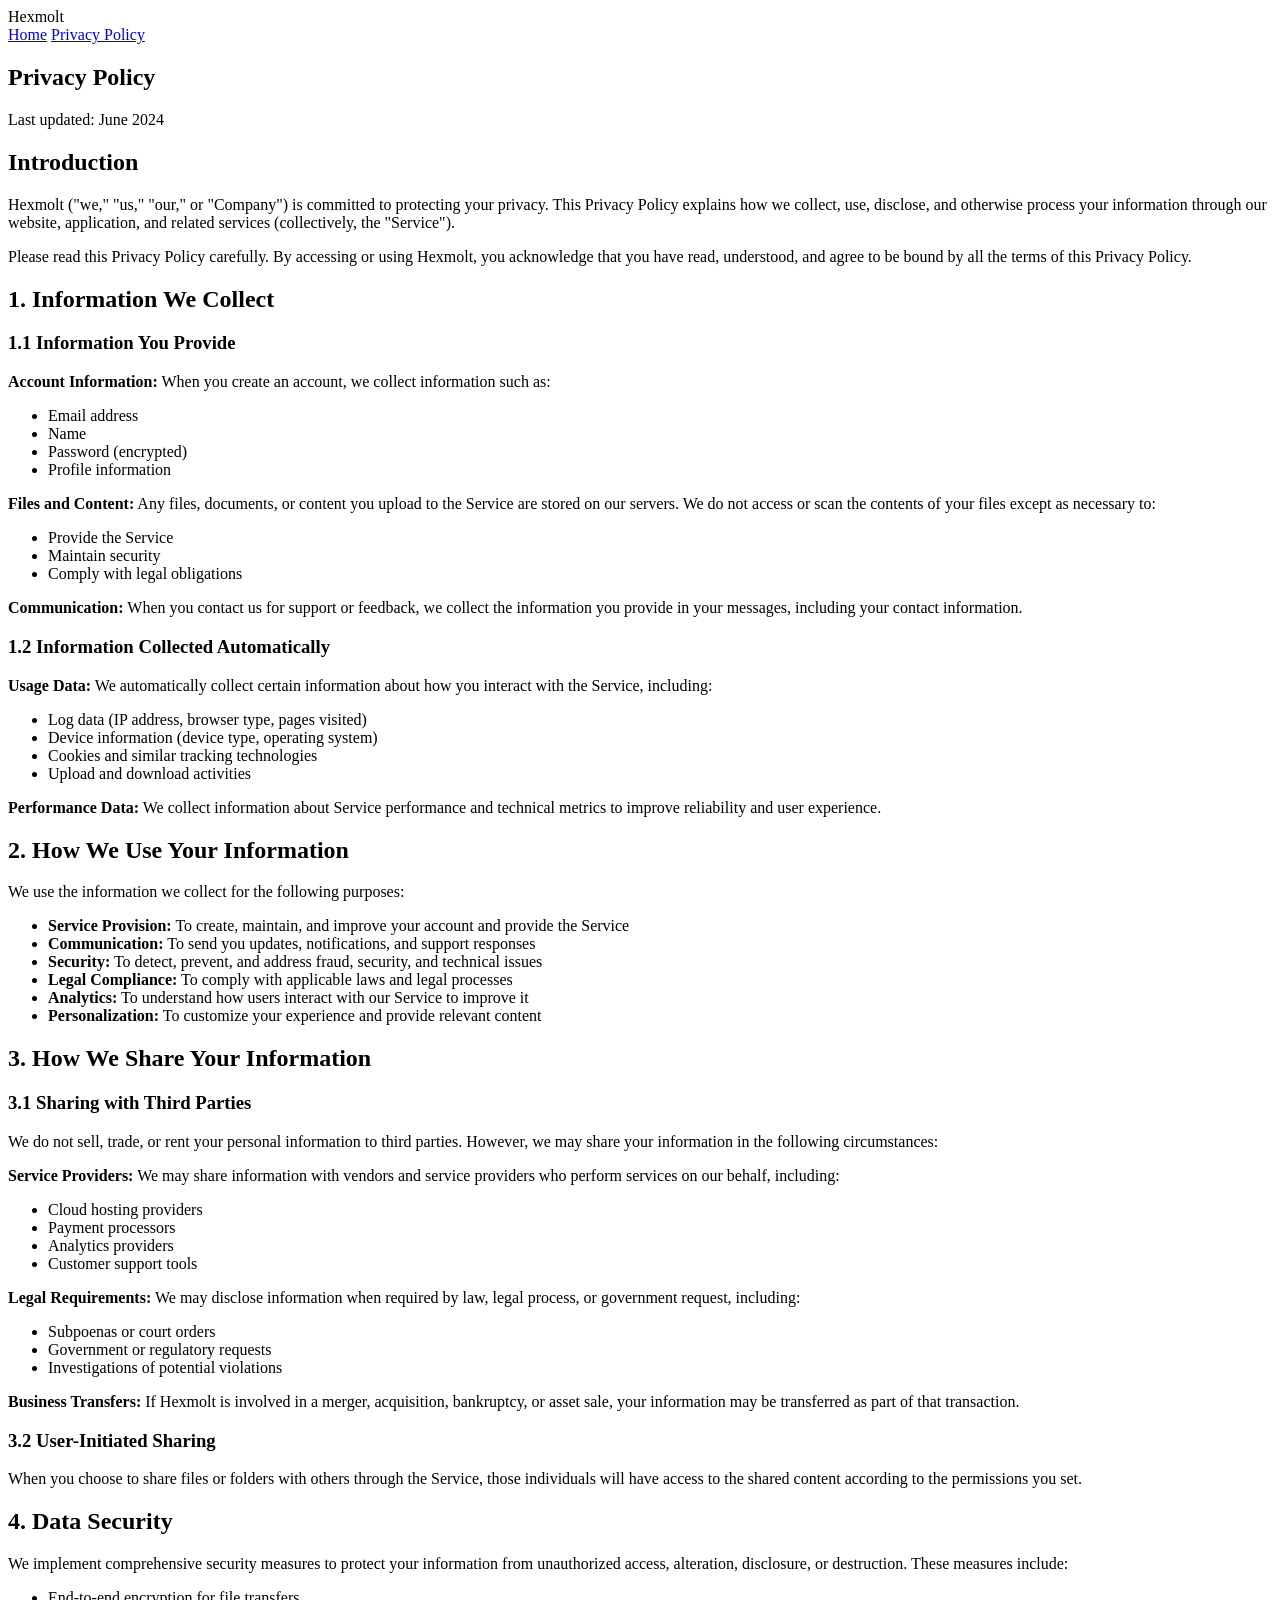
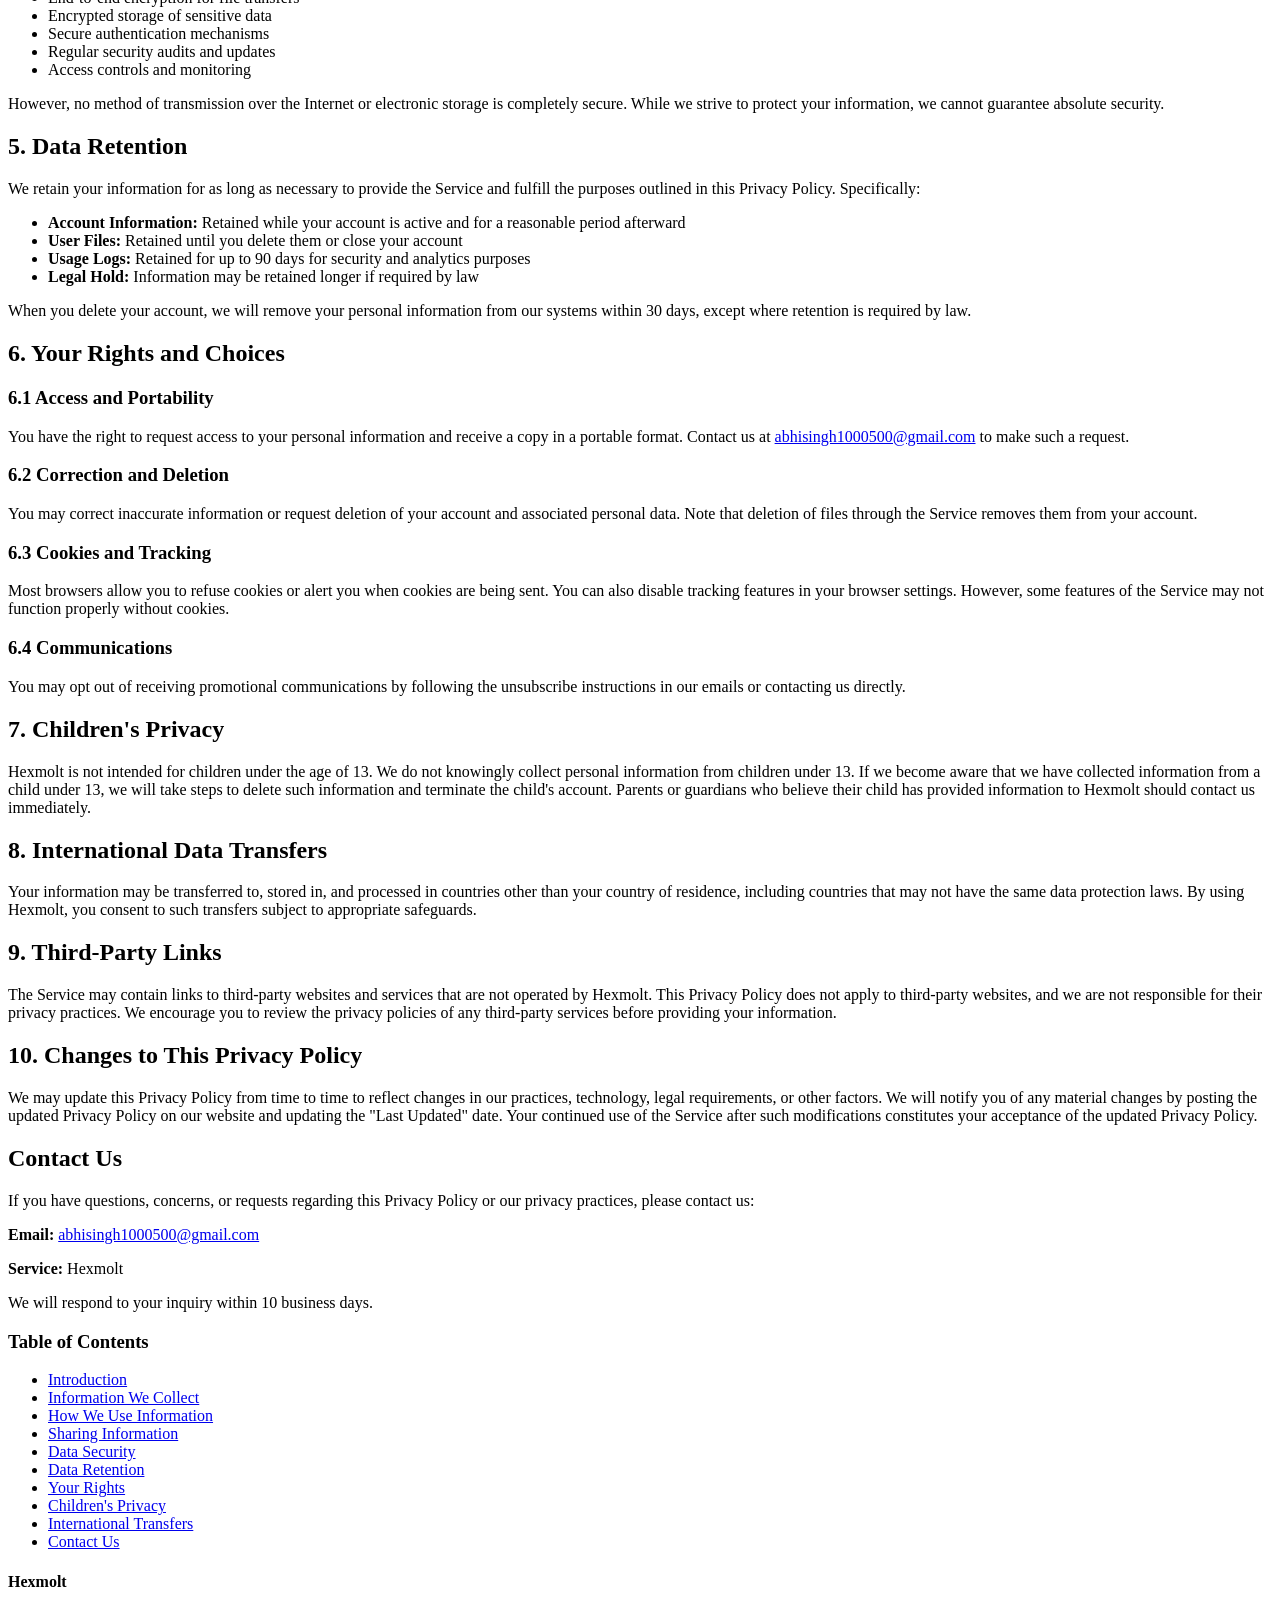
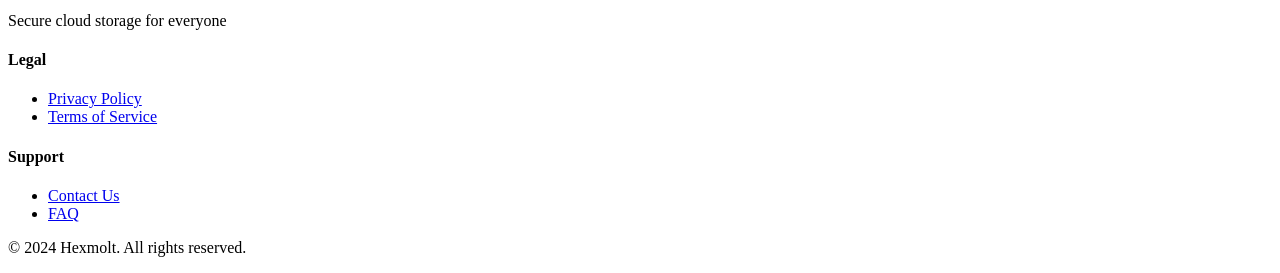
==== privacy.html @ fbcd94aa "Add files via upload" ====
<!DOCTYPE html>
<html lang="en">
<head>
    <meta charset="UTF-8">
    <meta name="viewport" content="width=device-width, initial-scale=1.0">
    <title>Privacy Policy - Hexmolt</title>
    <link rel="stylesheet" href="css/style.css">
    <link rel="stylesheet" href="css/privacy.css">
</head>
<body>
    <!-- Navigation -->
    <header class="navbar">
        <div class="container">
            <div class="navbar-content">
                <div class="logo">Hexmolt</div>
                <nav class="nav-links">
                    <a href="index.html">Home</a>
                    <a href="privacy.html" class="active">Privacy Policy</a>
                </nav>
            </div>
        </div>
    </header>

    <!-- Header -->
    <section class="policy-header">
        <div class="container">
            <h1>Privacy Policy</h1>
            <p class="last-updated">Last updated: June 2024</p>
        </div>
    </section>

    <!-- Main Content -->
    <div class="container">
        <div class="policy-wrapper">
            <div class="policy-content">
                <!-- Introduction -->
                <section class="policy-section">
                    <h2>Introduction</h2>
                    <p>Hexmolt ("we," "us," "our," or "Company") is committed to protecting your privacy. This Privacy Policy explains how we collect, use, disclose, and otherwise process your information through our website, application, and related services (collectively, the "Service").</p>
                    <p>Please read this Privacy Policy carefully. By accessing or using Hexmolt, you acknowledge that you have read, understood, and agree to be bound by all the terms of this Privacy Policy.</p>
                </section>

                <!-- Section 1 -->
                <section class="policy-section">
                    <h2>1. Information We Collect</h2>
                    
                    <h3>1.1 Information You Provide</h3>
                    <p><strong>Account Information:</strong> When you create an account, we collect information such as:</p>
                    <ul>
                        <li>Email address</li>
                        <li>Name</li>
                        <li>Password (encrypted)</li>
                        <li>Profile information</li>
                    </ul>

                    <p><strong>Files and Content:</strong> Any files, documents, or content you upload to the Service are stored on our servers. We do not access or scan the contents of your files except as necessary to:</p>
                    <ul>
                        <li>Provide the Service</li>
                        <li>Maintain security</li>
                        <li>Comply with legal obligations</li>
                    </ul>

                    <p><strong>Communication:</strong> When you contact us for support or feedback, we collect the information you provide in your messages, including your contact information.</p>

                    <h3>1.2 Information Collected Automatically</h3>
                    <p><strong>Usage Data:</strong> We automatically collect certain information about how you interact with the Service, including:</p>
                    <ul>
                        <li>Log data (IP address, browser type, pages visited)</li>
                        <li>Device information (device type, operating system)</li>
                        <li>Cookies and similar tracking technologies</li>
                        <li>Upload and download activities</li>
                    </ul>

                    <p><strong>Performance Data:</strong> We collect information about Service performance and technical metrics to improve reliability and user experience.</p>
                </section>

                <!-- Section 2 -->
                <section class="policy-section">
                    <h2>2. How We Use Your Information</h2>
                    <p>We use the information we collect for the following purposes:</p>
                    <ul>
                        <li><strong>Service Provision:</strong> To create, maintain, and improve your account and provide the Service</li>
                        <li><strong>Communication:</strong> To send you updates, notifications, and support responses</li>
                        <li><strong>Security:</strong> To detect, prevent, and address fraud, security, and technical issues</li>
                        <li><strong>Legal Compliance:</strong> To comply with applicable laws and legal processes</li>
                        <li><strong>Analytics:</strong> To understand how users interact with our Service to improve it</li>
                        <li><strong>Personalization:</strong> To customize your experience and provide relevant content</li>
                    </ul>
                </section>

                <!-- Section 3 -->
                <section class="policy-section">
                    <h2>3. How We Share Your Information</h2>
                    
                    <h3>3.1 Sharing with Third Parties</h3>
                    <p>We do not sell, trade, or rent your personal information to third parties. However, we may share your information in the following circumstances:</p>
                    
                    <p><strong>Service Providers:</strong> We may share information with vendors and service providers who perform services on our behalf, including:</p>
                    <ul>
                        <li>Cloud hosting providers</li>
                        <li>Payment processors</li>
                        <li>Analytics providers</li>
                        <li>Customer support tools</li>
                    </ul>

                    <p><strong>Legal Requirements:</strong> We may disclose information when required by law, legal process, or government request, including:</p>
                    <ul>
                        <li>Subpoenas or court orders</li>
                        <li>Government or regulatory requests</li>
                        <li>Investigations of potential violations</li>
                    </ul>

                    <p><strong>Business Transfers:</strong> If Hexmolt is involved in a merger, acquisition, bankruptcy, or asset sale, your information may be transferred as part of that transaction.</p>

                    <h3>3.2 User-Initiated Sharing</h3>
                    <p>When you choose to share files or folders with others through the Service, those individuals will have access to the shared content according to the permissions you set.</p>
                </section>

                <!-- Section 4 -->
                <section class="policy-section">
                    <h2>4. Data Security</h2>
                    <p>We implement comprehensive security measures to protect your information from unauthorized access, alteration, disclosure, or destruction. These measures include:</p>
                    <ul>
                        <li>End-to-end encryption for file transfers</li>
                        <li>Encrypted storage of sensitive data</li>
                        <li>Secure authentication mechanisms</li>
                        <li>Regular security audits and updates</li>
                        <li>Access controls and monitoring</li>
                    </ul>
                    <p>However, no method of transmission over the Internet or electronic storage is completely secure. While we strive to protect your information, we cannot guarantee absolute security.</p>
                </section>

                <!-- Section 5 -->
                <section class="policy-section">
                    <h2>5. Data Retention</h2>
                    <p>We retain your information for as long as necessary to provide the Service and fulfill the purposes outlined in this Privacy Policy. Specifically:</p>
                    <ul>
                        <li><strong>Account Information:</strong> Retained while your account is active and for a reasonable period afterward</li>
                        <li><strong>User Files:</strong> Retained until you delete them or close your account</li>
                        <li><strong>Usage Logs:</strong> Retained for up to 90 days for security and analytics purposes</li>
                        <li><strong>Legal Hold:</strong> Information may be retained longer if required by law</li>
                    </ul>
                    <p>When you delete your account, we will remove your personal information from our systems within 30 days, except where retention is required by law.</p>
                </section>

                <!-- Section 6 -->
                <section class="policy-section">
                    <h2>6. Your Rights and Choices</h2>
                    
                    <h3>6.1 Access and Portability</h3>
                    <p>You have the right to request access to your personal information and receive a copy in a portable format. Contact us at <a href="mailto:abhisingh1000500@gmail.com">abhisingh1000500@gmail.com</a> to make such a request.</p>

                    <h3>6.2 Correction and Deletion</h3>
                    <p>You may correct inaccurate information or request deletion of your account and associated personal data. Note that deletion of files through the Service removes them from your account.</p>

                    <h3>6.3 Cookies and Tracking</h3>
                    <p>Most browsers allow you to refuse cookies or alert you when cookies are being sent. You can also disable tracking features in your browser settings. However, some features of the Service may not function properly without cookies.</p>

                    <h3>6.4 Communications</h3>
                    <p>You may opt out of receiving promotional communications by following the unsubscribe instructions in our emails or contacting us directly.</p>
                </section>

                <!-- Section 7 -->
                <section class="policy-section">
                    <h2>7. Children's Privacy</h2>
                    <p>Hexmolt is not intended for children under the age of 13. We do not knowingly collect personal information from children under 13. If we become aware that we have collected information from a child under 13, we will take steps to delete such information and terminate the child's account. Parents or guardians who believe their child has provided information to Hexmolt should contact us immediately.</p>
                </section>

                <!-- Section 8 -->
                <section class="policy-section">
                    <h2>8. International Data Transfers</h2>
                    <p>Your information may be transferred to, stored in, and processed in countries other than your country of residence, including countries that may not have the same data protection laws. By using Hexmolt, you consent to such transfers subject to appropriate safeguards.</p>
                </section>

                <!-- Section 9 -->
                <section class="policy-section">
                    <h2>9. Third-Party Links</h2>
                    <p>The Service may contain links to third-party websites and services that are not operated by Hexmolt. This Privacy Policy does not apply to third-party websites, and we are not responsible for their privacy practices. We encourage you to review the privacy policies of any third-party services before providing your information.</p>
                </section>

                <!-- Section 10 -->
                <section class="policy-section">
                    <h2>10. Changes to This Privacy Policy</h2>
                    <p>We may update this Privacy Policy from time to time to reflect changes in our practices, technology, legal requirements, or other factors. We will notify you of any material changes by posting the updated Privacy Policy on our website and updating the "Last Updated" date. Your continued use of the Service after such modifications constitutes your acceptance of the updated Privacy Policy.</p>
                </section>

                <!-- Contact Section -->
                <section class="policy-section contact-section">
                    <h2>Contact Us</h2>
                    <p>If you have questions, concerns, or requests regarding this Privacy Policy or our privacy practices, please contact us:</p>
                    <div class="contact-info">
                        <p><strong>Email:</strong> <a href="mailto:abhisingh1000500@gmail.com">abhisingh1000500@gmail.com</a></p>
                        <p><strong>Service:</strong> Hexmolt</p>
                    </div>
                    <p>We will respond to your inquiry within 10 business days.</p>
                </section>
            </div>

            <!-- Table of Contents -->
            <aside class="policy-sidebar">
                <div class="toc">
                    <h3>Table of Contents</h3>
                    <ul>
                        <li><a href="#introduction">Introduction</a></li>
                        <li><a href="#information-collection">Information We Collect</a></li>
                        <li><a href="#how-we-use">How We Use Information</a></li>
                        <li><a href="#sharing">Sharing Information</a></li>
                        <li><a href="#security">Data Security</a></li>
                        <li><a href="#retention">Data Retention</a></li>
                        <li><a href="#your-rights">Your Rights</a></li>
                        <li><a href="#children">Children's Privacy</a></li>
                        <li><a href="#transfers">International Transfers</a></li>
                        <li><a href="#contact">Contact Us</a></li>
                    </ul>
                </div>
            </aside>
        </div>
    </div>

    <!-- Footer -->
    <footer class="footer">
        <div class="container">
            <div class="footer-content">
                <div class="footer-section">
                    <h4>Hexmolt</h4>
                    <p>Secure cloud storage for everyone</p>
                </div>
                <div class="footer-section">
                    <h4>Legal</h4>
                    <ul>
                        <li><a href="privacy.html">Privacy Policy</a></li>
                        <li><a href="#terms">Terms of Service</a></li>
                    </ul>
                </div>
                <div class="footer-section">
                    <h4>Support</h4>
                    <ul>
                        <li><a href="mailto:abhisingh1000500@gmail.com">Contact Us</a></li>
                        <li><a href="#faq">FAQ</a></li>
                    </ul>
                </div>
            </div>
            <div class="footer-bottom">
                <p>&copy; 2024 Hexmolt. All rights reserved.</p>
            </div>
        </div>
    </footer>
</body>
</html>
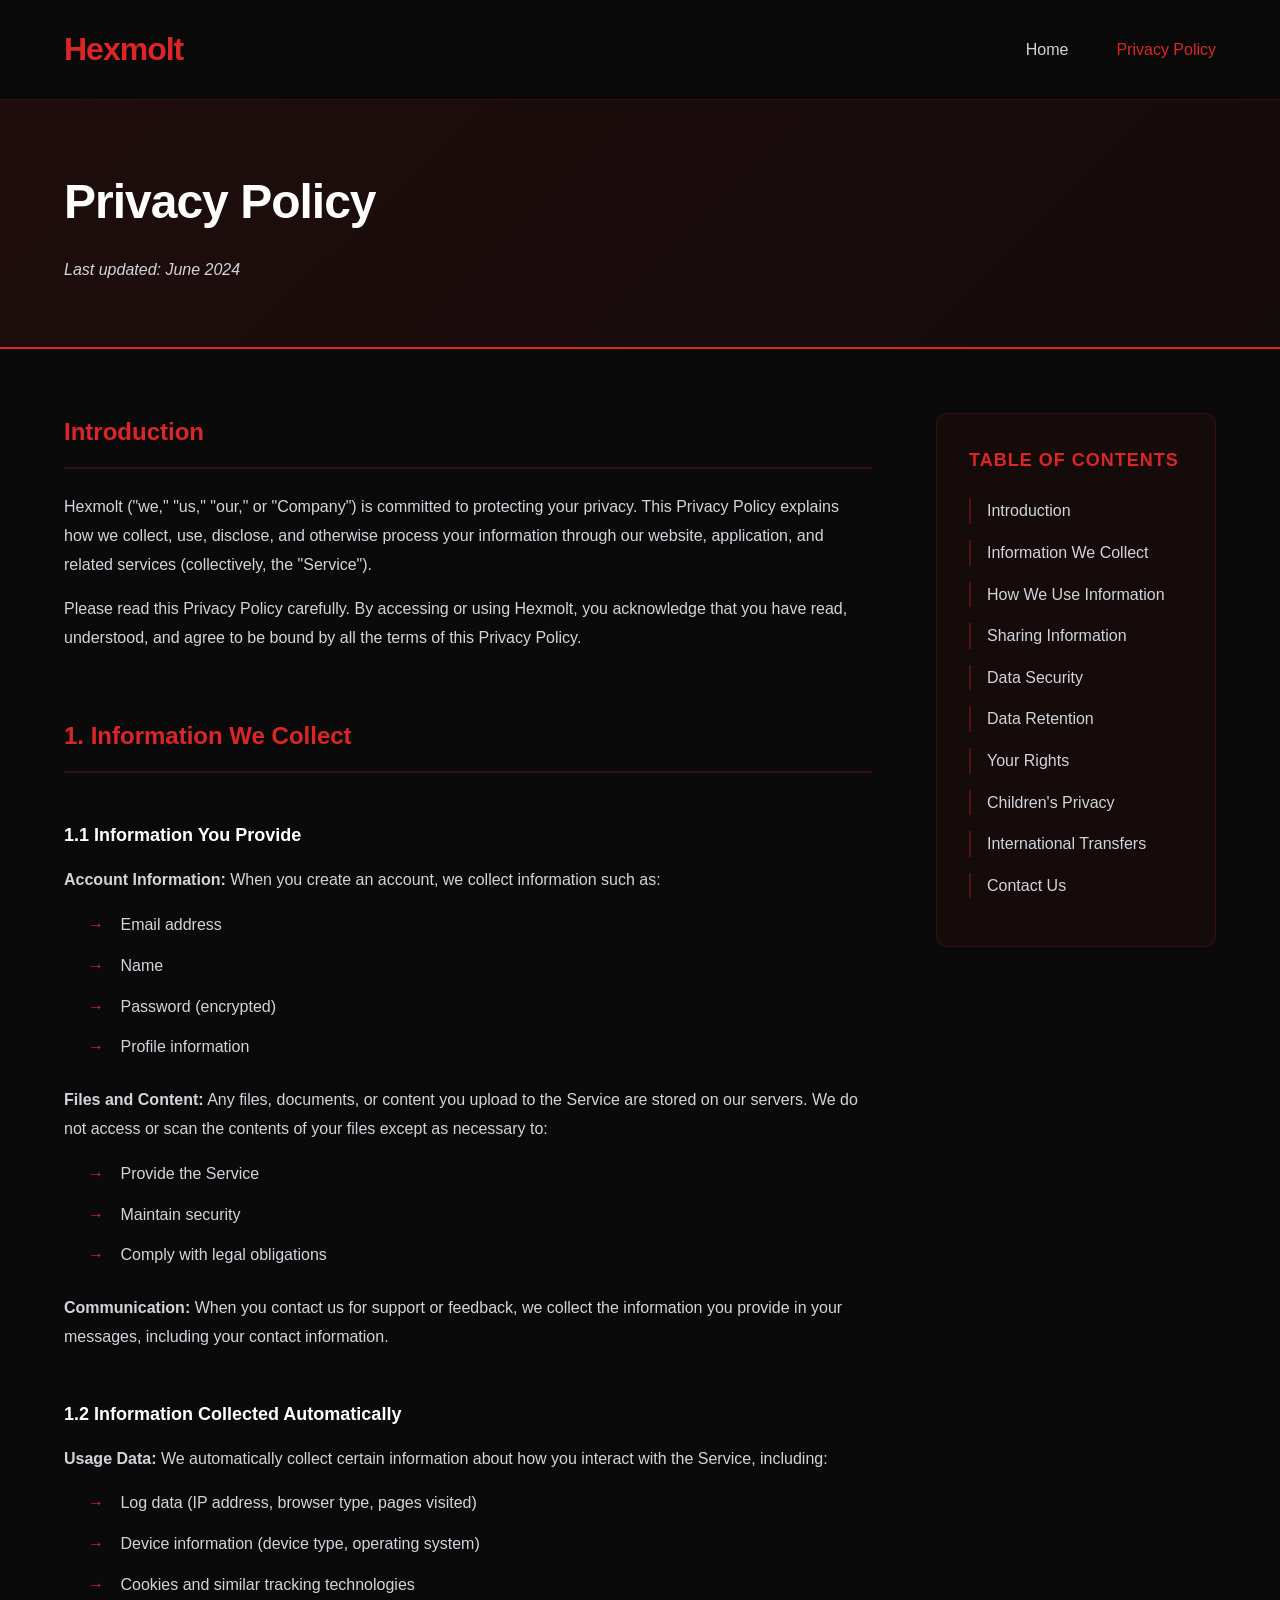
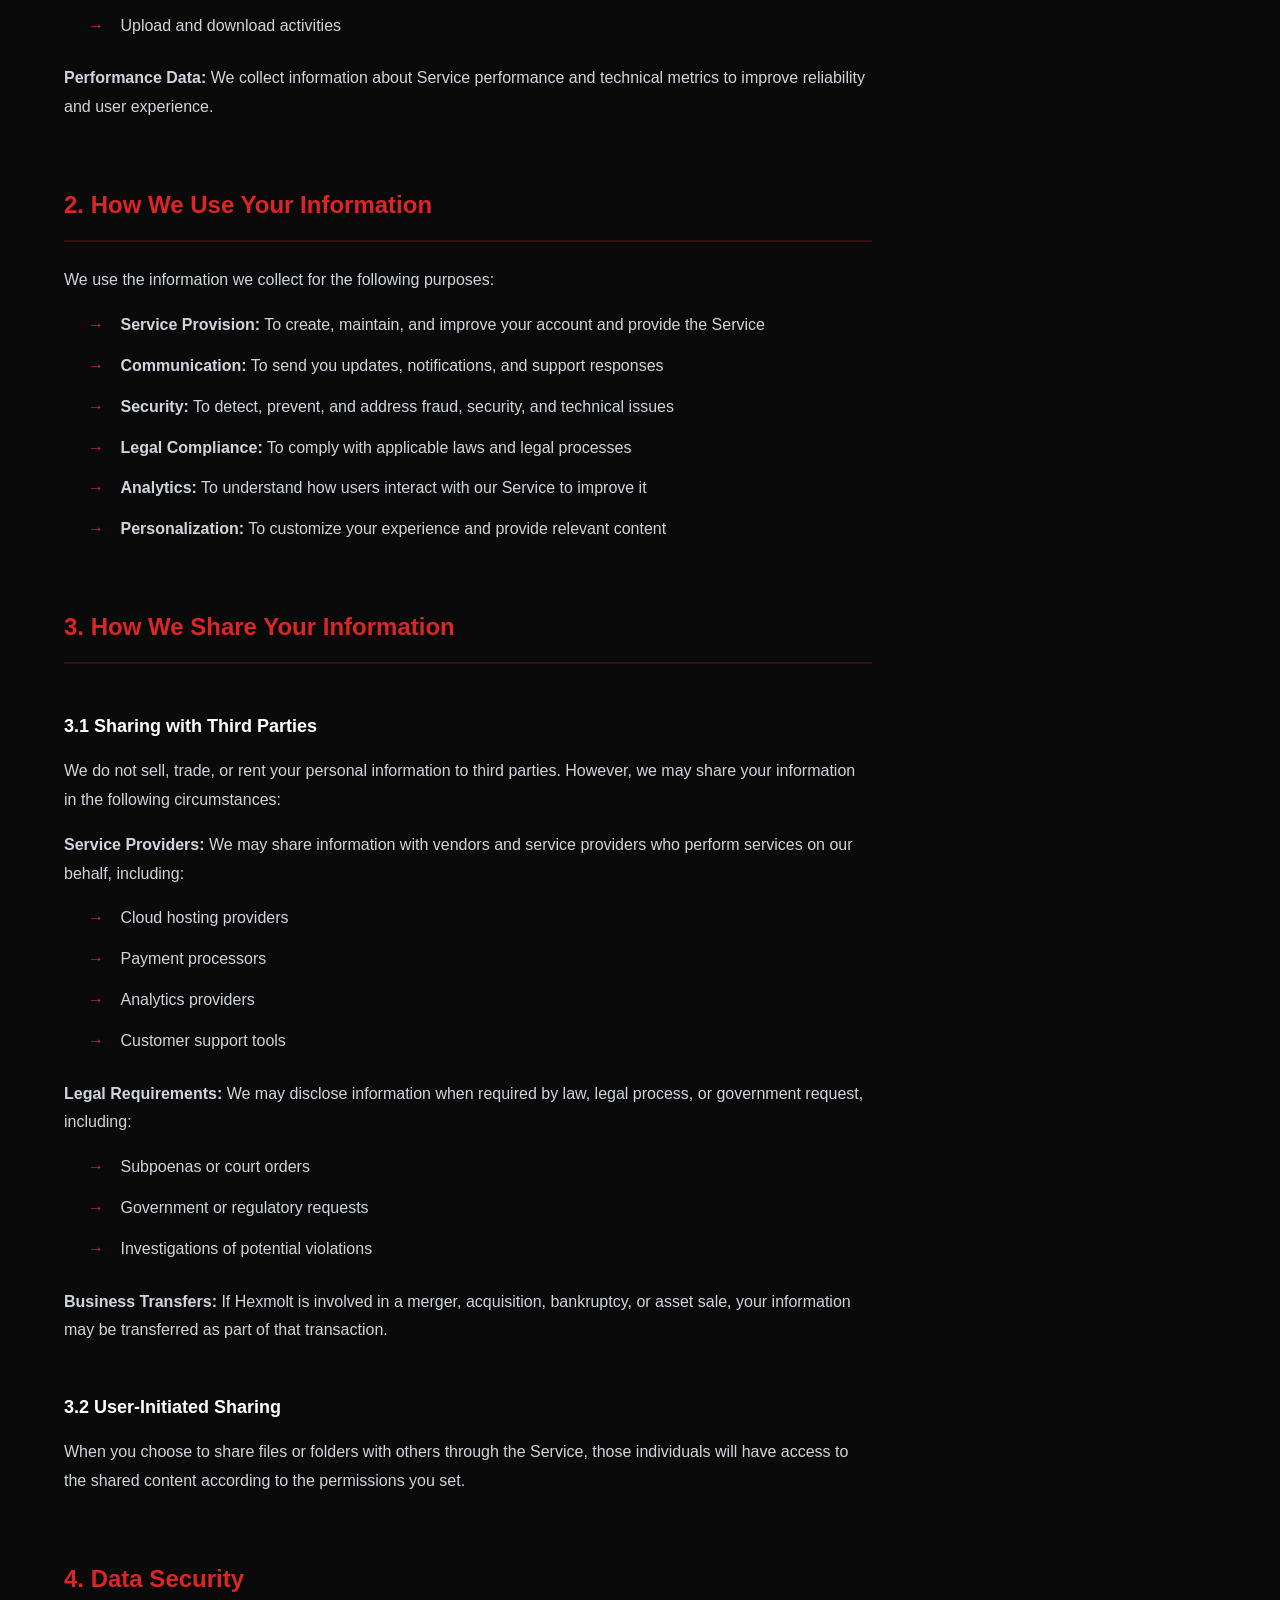
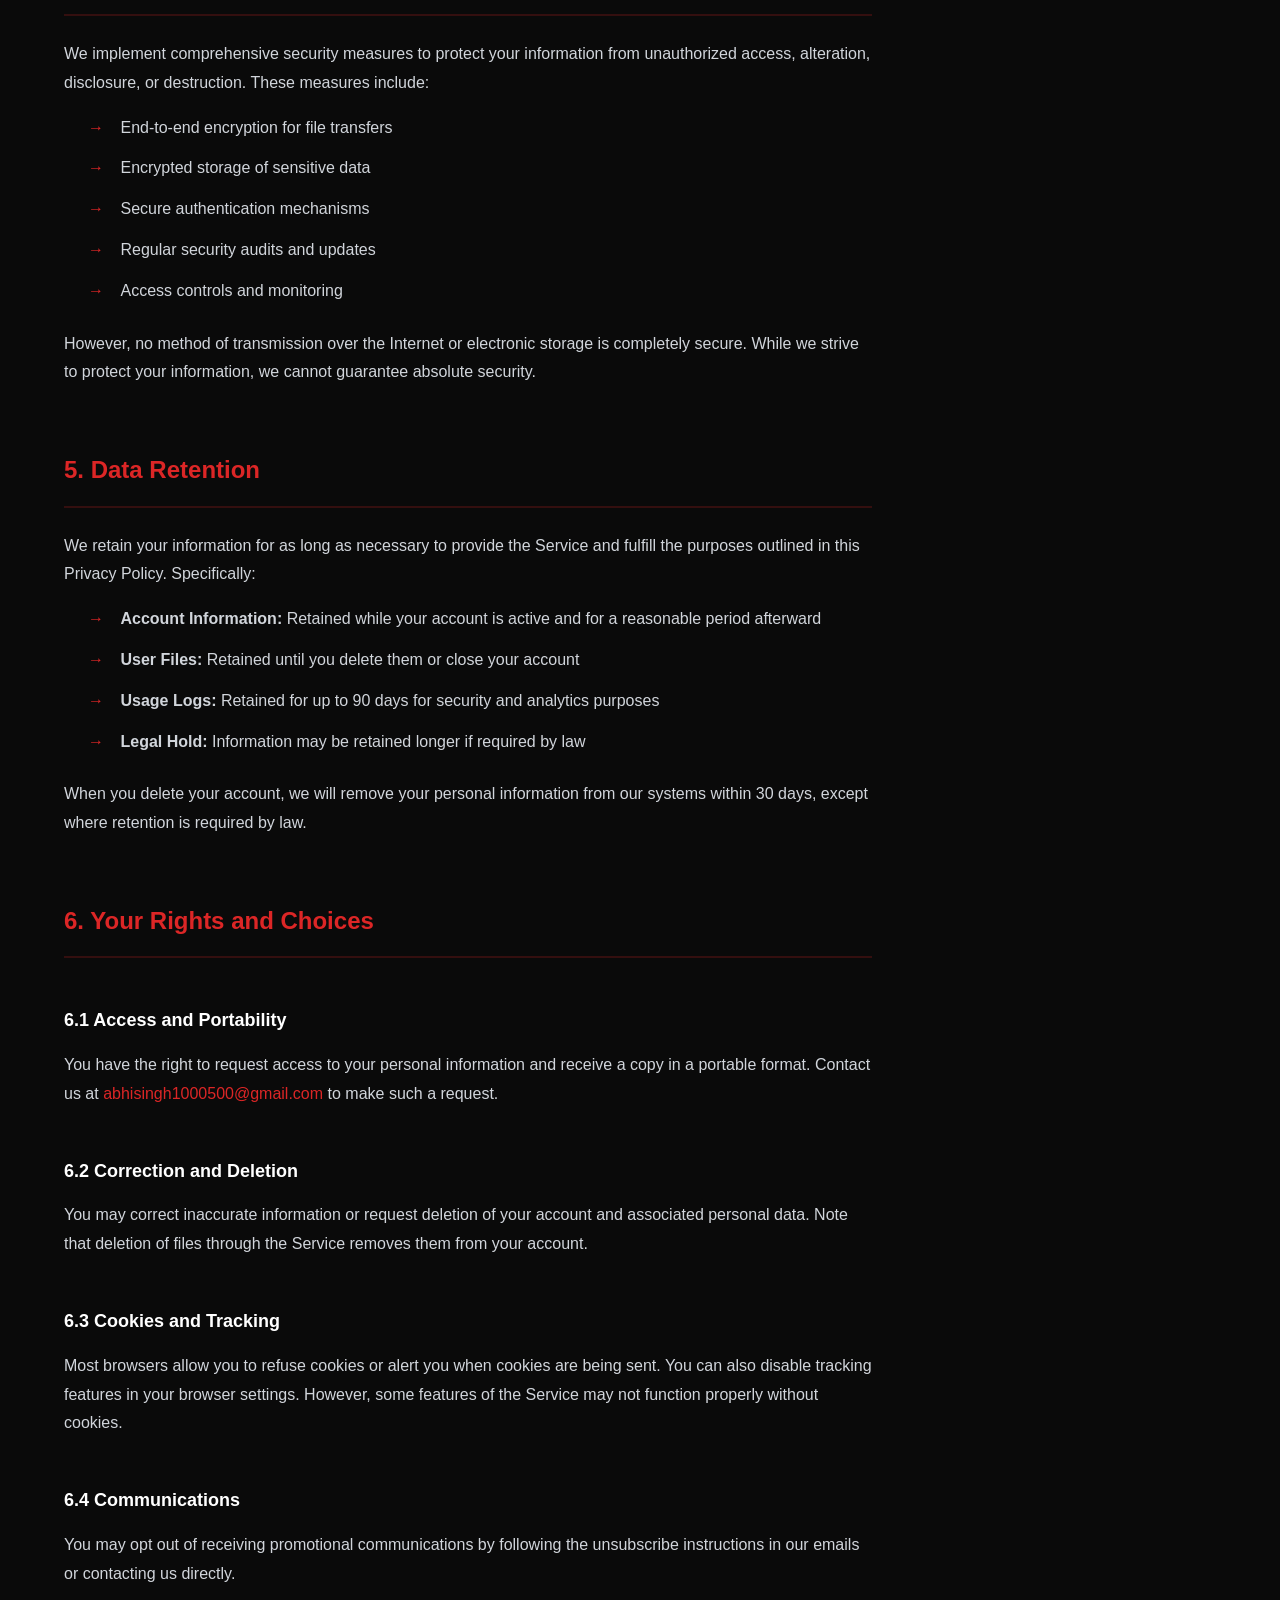
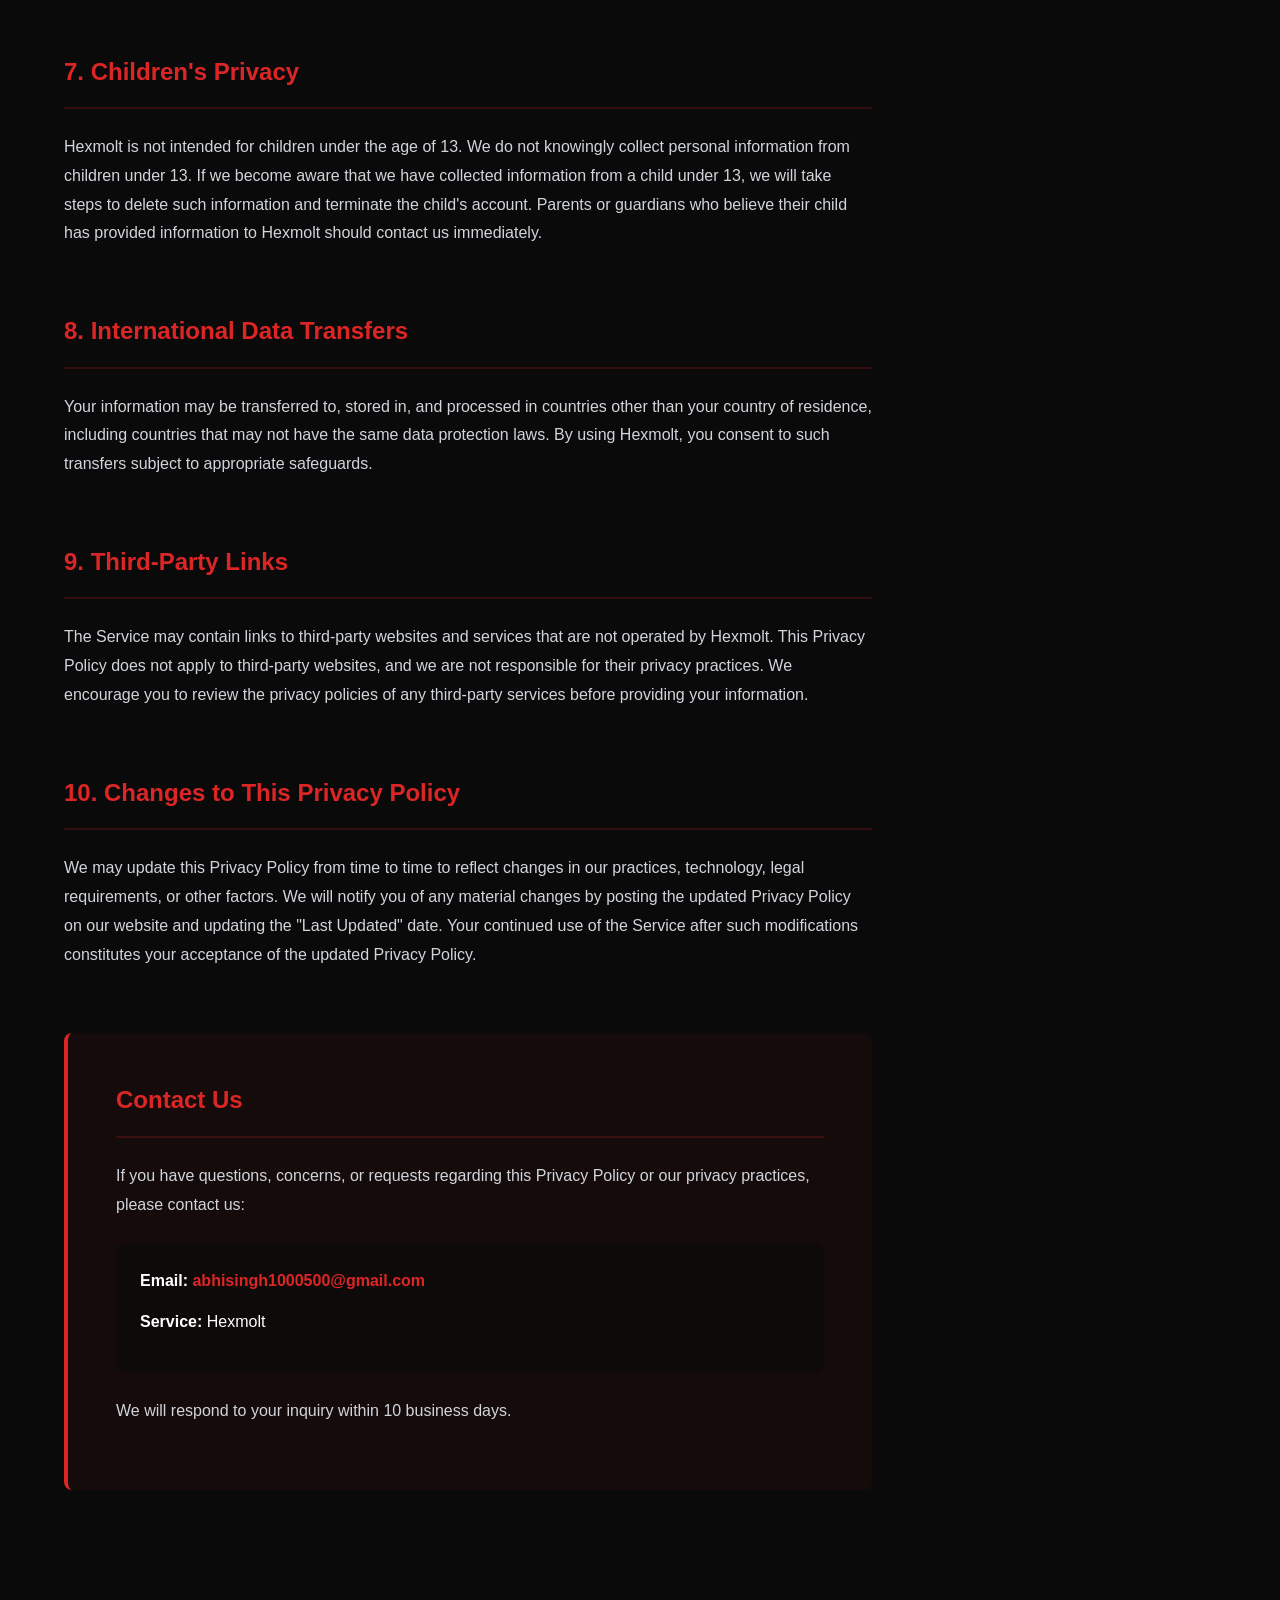
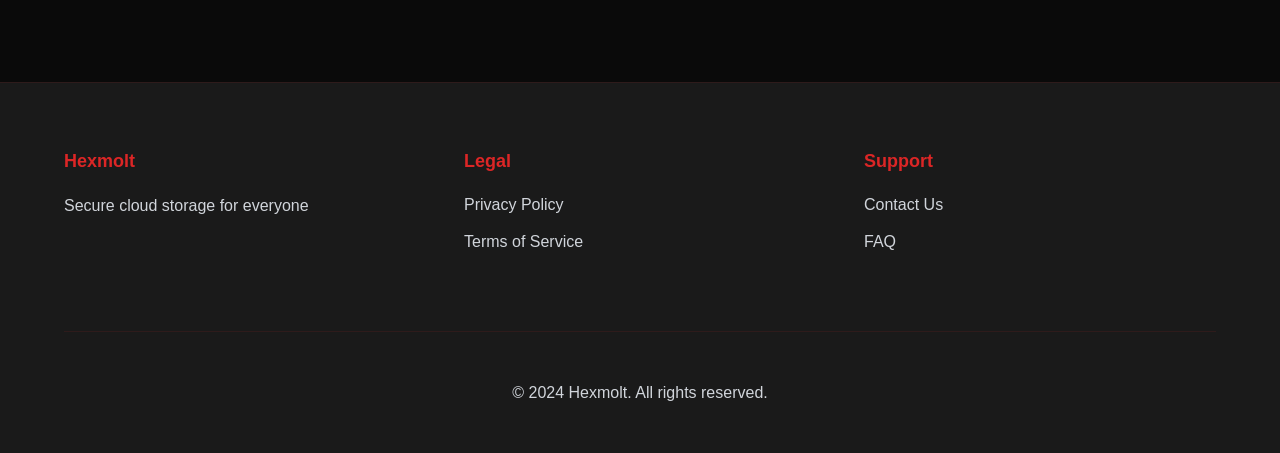
==== commit 8875c34d: "Update stylesheet links in privacy.html" ====
--- a/privacy.html
+++ b/privacy.html
@@ -4,8 +4,8 @@
     <meta charset="UTF-8">
     <meta name="viewport" content="width=device-width, initial-scale=1.0">
     <title>Privacy Policy - Hexmolt</title>
-    <link rel="stylesheet" href="css/style.css">
-    <link rel="stylesheet" href="css/privacy.css">
+   <link rel="stylesheet" href="style.css">
+<link rel="stylesheet" href="privacy.css">
 </head>
 <body>
     <!-- Navigation -->
--- a/style.css
+++ b/style.css
@@ -0,0 +1,524 @@
+/* 
+ * Hexmolt - Modern Cloud Storage
+ * Main Stylesheet
+ */
+
+/* ===== CSS Variables ===== */
+:root {
+    --color-black: #0a0a0a;
+    --color-dark-gray: #1a1a1a;
+    --color-light-gray: #f5f5f5;
+    --color-red: #dc2626;
+    --color-red-dark: #991b1b;
+    --color-red-light: #ef4444;
+    --color-text: #ffffff;
+    --color-text-secondary: #d1d5db;
+    
+    --font-primary: -apple-system, BlinkMacSystemFont, 'Segoe UI', Roboto, 'Helvetica Neue', Arial, sans-serif;
+    --font-size-base: 16px;
+    --font-size-lg: 18px;
+    --font-size-xl: 24px;
+    --font-size-2xl: 32px;
+    --font-size-3xl: 48px;
+    
+    --spacing-xs: 8px;
+    --spacing-sm: 12px;
+    --spacing-md: 16px;
+    --spacing-lg: 24px;
+    --spacing-xl: 32px;
+    --spacing-2xl: 48px;
+    --spacing-3xl: 64px;
+    
+    --transition: 0.3s ease;
+    --radius-sm: 4px;
+    --radius-md: 8px;
+    --radius-lg: 12px;
+}
+
+/* ===== Reset & Base Styles ===== */
+* {
+    margin: 0;
+    padding: 0;
+    box-sizing: border-box;
+}
+
+html, body {
+    height: 100%;
+}
+
+body {
+    font-family: var(--font-primary);
+    background-color: var(--color-black);
+    color: var(--color-text);
+    font-size: var(--font-size-base);
+    line-height: 1.6;
+}
+
+a {
+    color: var(--color-red);
+    text-decoration: none;
+    transition: color var(--transition);
+}
+
+a:hover {
+    color: var(--color-red-light);
+}
+
+ul {
+    list-style: none;
+}
+
+/* ===== Container ===== */
+.container {
+    max-width: 1200px;
+    margin: 0 auto;
+    padding: 0 var(--spacing-lg);
+}
+
+@media (max-width: 768px) {
+    .container {
+        padding: 0 var(--spacing-md);
+    }
+}
+
+/* ===== Navigation Bar ===== */
+.navbar {
+    position: sticky;
+    top: 0;
+    z-index: 1000;
+    background-color: rgba(10, 10, 10, 0.95);
+    backdrop-filter: blur(10px);
+    border-bottom: 1px solid rgba(220, 38, 38, 0.2);
+    padding: var(--spacing-lg) 0;
+}
+
+.navbar-content {
+    display: flex;
+    justify-content: space-between;
+    align-items: center;
+}
+
+.logo {
+    font-size: var(--font-size-2xl);
+    font-weight: 700;
+    color: var(--color-red);
+    letter-spacing: -1px;
+}
+
+.nav-links {
+    display: flex;
+    gap: var(--spacing-2xl);
+    align-items: center;
+}
+
+.nav-links a {
+    color: var(--color-text-secondary);
+    transition: color var(--transition);
+    font-size: var(--font-size-base);
+    font-weight: 500;
+}
+
+.nav-links a:hover,
+.nav-links a.active {
+    color: var(--color-red);
+}
+
+@media (max-width: 768px) {
+    .nav-links {
+        gap: var(--spacing-lg);
+    }
+    
+    .nav-links a {
+        font-size: 14px;
+    }
+}
+
+/* ===== Hero Section ===== */
+.hero {
+    padding: var(--spacing-3xl) 0;
+    background: linear-gradient(135deg, rgba(220, 38, 38, 0.05) 0%, rgba(220, 38, 38, 0.02) 100%);
+    border-bottom: 1px solid rgba(220, 38, 38, 0.1);
+    overflow: hidden;
+}
+
+.hero .container {
+    display: grid;
+    grid-template-columns: 1fr 1fr;
+    gap: var(--spacing-3xl);
+    align-items: center;
+}
+
+.hero-content {
+    z-index: 2;
+}
+
+.hero-title {
+    font-size: var(--font-size-3xl);
+    font-weight: 700;
+    line-height: 1.2;
+    margin-bottom: var(--spacing-lg);
+    letter-spacing: -2px;
+}
+
+.hero-title .accent {
+    color: var(--color-red);
+    position: relative;
+    background: linear-gradient(135deg, var(--color-red), var(--color-red-light));
+    -webkit-background-clip: text;
+    -webkit-text-fill-color: transparent;
+    background-clip: text;
+}
+
+.hero-subtitle {
+    font-size: var(--font-size-lg);
+    color: var(--color-text-secondary);
+    margin-bottom: var(--spacing-2xl);
+    line-height: 1.5;
+}
+
+.hero-cta {
+    display: flex;
+    gap: var(--spacing-lg);
+    flex-wrap: wrap;
+}
+
+.hero-visual {
+    position: relative;
+    height: 400px;
+    display: flex;
+    align-items: center;
+    justify-content: center;
+}
+
+.floating-box {
+    position: absolute;
+    border: 2px solid var(--color-red);
+    border-radius: var(--radius-lg);
+    animation: float 6s ease-in-out infinite;
+}
+
+.box-1 {
+    width: 120px;
+    height: 120px;
+    top: 20%;
+    left: 10%;
+    animation-delay: 0s;
+}
+
+.box-2 {
+    width: 150px;
+    height: 150px;
+    top: 40%;
+    right: 10%;
+    background-color: rgba(220, 38, 38, 0.1);
+    animation-delay: 1s;
+}
+
+.box-3 {
+    width: 100px;
+    height: 100px;
+    bottom: 20%;
+    left: 30%;
+    animation-delay: 2s;
+}
+
+@keyframes float {
+    0%, 100% { transform: translateY(0px); }
+    50% { transform: translateY(-30px); }
+}
+
+@media (max-width: 768px) {
+    .hero {
+        padding: var(--spacing-2xl) 0;
+    }
+    
+    .hero .container {
+        grid-template-columns: 1fr;
+        gap: var(--spacing-2xl);
+    }
+    
+    .hero-title {
+        font-size: var(--font-size-2xl);
+    }
+    
+    .hero-visual {
+        height: 250px;
+    }
+    
+    .floating-box {
+        display: none;
+    }
+}
+
+/* ===== Buttons ===== */
+.btn {
+    padding: var(--spacing-md) var(--spacing-xl);
+    border: none;
+    border-radius: var(--radius-md);
+    font-size: var(--font-size-base);
+    font-weight: 600;
+    cursor: pointer;
+    transition: all var(--transition);
+    font-family: var(--font-primary);
+}
+
+.btn-primary {
+    background-color: var(--color-red);
+    color: var(--color-text);
+    border: 2px solid var(--color-red);
+}
+
+.btn-primary:hover {
+    background-color: var(--color-red-light);
+    border-color: var(--color-red-light);
+    transform: translateY(-2px);
+    box-shadow: 0 8px 16px rgba(220, 38, 38, 0.3);
+}
+
+.btn-secondary {
+    background-color: transparent;
+    color: var(--color-red);
+    border: 2px solid var(--color-red);
+}
+
+.btn-secondary:hover {
+    background-color: rgba(220, 38, 38, 0.1);
+    border-color: var(--color-red-light);
+    color: var(--color-red-light);
+}
+
+.btn-large {
+    padding: var(--spacing-lg) var(--spacing-3xl);
+    font-size: var(--font-size-lg);
+}
+
+/* ===== Features Section ===== */
+.features {
+    padding: var(--spacing-3xl) 0;
+    background-color: var(--color-dark-gray);
+}
+
+.section-title {
+    font-size: var(--font-size-2xl);
+    font-weight: 700;
+    margin-bottom: var(--spacing-3xl);
+    text-align: center;
+}
+
+.features-grid {
+    display: grid;
+    grid-template-columns: repeat(auto-fit, minmax(300px, 1fr));
+    gap: var(--spacing-2xl);
+}
+
+.feature-card {
+    background-color: rgba(220, 38, 38, 0.05);
+    border: 1px solid rgba(220, 38, 38, 0.2);
+    border-radius: var(--radius-lg);
+    padding: var(--spacing-2xl);
+    transition: all var(--transition);
+}
+
+.feature-card:hover {
+    border-color: var(--color-red);
+    background-color: rgba(220, 38, 38, 0.1);
+    transform: translateY(-4px);
+}
+
+.feature-icon {
+    font-size: 48px;
+    margin-bottom: var(--spacing-lg);
+    display: inline-block;
+}
+
+.feature-card h3 {
+    font-size: var(--font-size-xl);
+    margin-bottom: var(--spacing-md);
+    color: var(--color-text);
+}
+
+.feature-card p {
+    color: var(--color-text-secondary);
+    font-size: var(--font-size-base);
+    line-height: 1.6;
+}
+
+@media (max-width: 768px) {
+    .features {
+        padding: var(--spacing-2xl) 0;
+    }
+    
+    .features-grid {
+        grid-template-columns: 1fr;
+    }
+}
+
+/* ===== How It Works Section ===== */
+.how-it-works {
+    padding: var(--spacing-3xl) 0;
+}
+
+.steps-container {
+    display: flex;
+    justify-content: space-between;
+    align-items: center;
+    gap: var(--spacing-2xl);
+    flex-wrap: wrap;
+}
+
+.step {
+    flex: 1;
+    min-width: 250px;
+    text-align: center;
+}
+
+.step-number {
+    font-size: var(--font-size-3xl);
+    font-weight: 700;
+    color: var(--color-red);
+    margin-bottom: var(--spacing-md);
+}
+
+.step h3 {
+    font-size: var(--font-size-xl);
+    margin-bottom: var(--spacing-md);
+}
+
+.step p {
+    color: var(--color-text-secondary);
+    font-size: var(--font-size-base);
+}
+
+.step-arrow {
+    font-size: var(--font-size-2xl);
+    color: var(--color-red);
+    margin: 0 var(--spacing-lg);
+}
+
+@media (max-width: 768px) {
+    .steps-container {
+        flex-direction: column;
+    }
+    
+    .step-arrow {
+        transform: rotate(90deg);
+        margin: var(--spacing-lg) 0;
+    }
+}
+
+/* ===== CTA Section ===== */
+.cta-section {
+    padding: var(--spacing-3xl) 0;
+    background: linear-gradient(135deg, rgba(220, 38, 38, 0.1) 0%, rgba(220, 38, 38, 0.05) 100%);
+    border-top: 1px solid rgba(220, 38, 38, 0.2);
+    border-bottom: 1px solid rgba(220, 38, 38, 0.2);
+    text-align: center;
+}
+
+.cta-section h2 {
+    font-size: var(--font-size-2xl);
+    margin-bottom: var(--spacing-md);
+}
+
+.cta-section p {
+    font-size: var(--font-size-lg);
+    color: var(--color-text-secondary);
+    margin-bottom: var(--spacing-2xl);
+}
+
+@media (max-width: 768px) {
+    .cta-section {
+        padding: var(--spacing-2xl) 0;
+    }
+    
+    .cta-section h2 {
+        font-size: var(--font-size-xl);
+    }
+}
+
+/* ===== Footer ===== */
+.footer {
+    background-color: var(--color-dark-gray);
+    border-top: 1px solid rgba(220, 38, 38, 0.1);
+    padding: var(--spacing-3xl) 0 var(--spacing-2xl);
+    margin-top: var(--spacing-3xl);
+}
+
+.footer-content {
+    display: grid;
+    grid-template-columns: repeat(auto-fit, minmax(200px, 1fr));
+    gap: var(--spacing-2xl);
+    margin-bottom: var(--spacing-3xl);
+}
+
+.footer-section h4 {
+    color: var(--color-red);
+    margin-bottom: var(--spacing-md);
+    font-size: var(--font-size-lg);
+}
+
+.footer-section p {
+    color: var(--color-text-secondary);
+    font-size: var(--font-size-sm);
+    line-height: 1.8;
+}
+
+.footer-section ul {
+    list-style: none;
+}
+
+.footer-section li {
+    margin-bottom: var(--spacing-sm);
+}
+
+.footer-section a {
+    color: var(--color-text-secondary);
+    transition: color var(--transition);
+    font-size: var(--font-size-sm);
+}
+
+.footer-section a:hover {
+    color: var(--color-red);
+}
+
+.footer-bottom {
+    text-align: center;
+    padding-top: var(--spacing-2xl);
+    border-top: 1px solid rgba(220, 38, 38, 0.1);
+    color: var(--color-text-secondary);
+    font-size: var(--font-size-sm);
+}
+
+@media (max-width: 768px) {
+    .footer {
+        padding: var(--spacing-2xl) 0 var(--spacing-lg);
+    }
+    
+    .footer-content {
+        gap: var(--spacing-lg);
+    }
+}
+
+/* ===== Scrollbar ===== */
+::-webkit-scrollbar {
+    width: 8px;
+}
+
+::-webkit-scrollbar-track {
+    background: var(--color-black);
+}
+
+::-webkit-scrollbar-thumb {
+    background: var(--color-red);
+    border-radius: 4px;
+}
+
+::-webkit-scrollbar-thumb:hover {
+    background: var(--color-red-light);
+}
+
+/* ===== Selection ===== */
+::selection {
+    background-color: var(--color-red);
+    color: var(--color-text);
+}
--- a/privacy.css
+++ b/privacy.css
@@ -0,0 +1,214 @@
+/* 
+ * Privacy Policy Stylesheet
+ */
+
+/* ===== Policy Header ===== */
+.policy-header {
+    padding: var(--spacing-3xl) 0;
+    background: linear-gradient(135deg, rgba(220, 38, 38, 0.1) 0%, rgba(220, 38, 38, 0.05) 100%);
+    border-bottom: 2px solid var(--color-red);
+}
+
+.policy-header h1 {
+    font-size: var(--font-size-3xl);
+    font-weight: 700;
+    margin-bottom: var(--spacing-md);
+    letter-spacing: -1px;
+}
+
+.last-updated {
+    color: var(--color-text-secondary);
+    font-size: var(--font-size-base);
+    font-style: italic;
+}
+
+@media (max-width: 768px) {
+    .policy-header {
+        padding: var(--spacing-2xl) 0;
+    }
+    
+    .policy-header h1 {
+        font-size: var(--font-size-2xl);
+    }
+}
+
+/* ===== Policy Layout ===== */
+.policy-wrapper {
+    display: grid;
+    grid-template-columns: 1fr 280px;
+    gap: var(--spacing-3xl);
+    padding: var(--spacing-3xl) 0;
+    min-height: 100vh;
+}
+
+.policy-content {
+    max-width: 900px;
+}
+
+.policy-sidebar {
+    position: sticky;
+    top: 100px;
+    height: fit-content;
+}
+
+@media (max-width: 1024px) {
+    .policy-wrapper {
+        grid-template-columns: 1fr;
+        gap: var(--spacing-2xl);
+    }
+    
+    .policy-sidebar {
+        position: relative;
+        top: 0;
+    }
+}
+
+/* ===== Policy Sections ===== */
+.policy-section {
+    margin-bottom: var(--spacing-3xl);
+    scroll-margin-top: 100px;
+}
+
+.policy-section h2 {
+    font-size: var(--font-size-xl);
+    font-weight: 700;
+    color: var(--color-red);
+    margin-bottom: var(--spacing-lg);
+    padding-bottom: var(--spacing-md);
+    border-bottom: 2px solid rgba(220, 38, 38, 0.2);
+}
+
+.policy-section h3 {
+    font-size: var(--font-size-lg);
+    font-weight: 600;
+    color: var(--color-text);
+    margin-top: var(--spacing-2xl);
+    margin-bottom: var(--spacing-md);
+}
+
+.policy-section p {
+    color: var(--color-text-secondary);
+    line-height: 1.8;
+    margin-bottom: var(--spacing-md);
+}
+
+.policy-section ul {
+    margin-left: var(--spacing-lg);
+    margin-bottom: var(--spacing-lg);
+}
+
+.policy-section li {
+    color: var(--color-text-secondary);
+    margin-bottom: var(--spacing-sm);
+    line-height: 1.8;
+}
+
+.policy-section li:before {
+    content: "→ ";
+    color: var(--color-red);
+    font-weight: 600;
+    margin-right: var(--spacing-sm);
+}
+
+/* ===== Contact Section ===== */
+.contact-section {
+    background-color: rgba(220, 38, 38, 0.05);
+    border-left: 4px solid var(--color-red);
+    padding: var(--spacing-2xl);
+    border-radius: var(--radius-md);
+    margin-top: var(--spacing-3xl);
+}
+
+.contact-info {
+    background-color: rgba(10, 10, 10, 0.5);
+    padding: var(--spacing-lg);
+    border-radius: var(--radius-md);
+    margin: var(--spacing-lg) 0;
+}
+
+.contact-info p {
+    color: var(--color-text);
+    margin-bottom: var(--spacing-sm);
+}
+
+.contact-info a {
+    color: var(--color-red);
+    font-weight: 600;
+}
+
+/* ===== Table of Contents ===== */
+.toc {
+    background-color: rgba(220, 38, 38, 0.05);
+    border: 1px solid rgba(220, 38, 38, 0.2);
+    border-radius: var(--radius-lg);
+    padding: var(--spacing-xl);
+}
+
+.toc h3 {
+    font-size: var(--font-size-lg);
+    color: var(--color-red);
+    margin-bottom: var(--spacing-lg);
+    text-transform: uppercase;
+    letter-spacing: 1px;
+    font-weight: 700;
+}
+
+.toc ul {
+    list-style: none;
+    margin: 0;
+}
+
+.toc li {
+    margin-bottom: var(--spacing-md);
+}
+
+.toc a {
+    color: var(--color-text-secondary);
+    font-size: var(--font-size-sm);
+    transition: all var(--transition);
+    padding-left: var(--spacing-md);
+    border-left: 2px solid rgba(220, 38, 38, 0.3);
+    display: block;
+}
+
+.toc a:hover {
+    color: var(--color-red);
+    border-left-color: var(--color-red);
+    padding-left: var(--spacing-lg);
+}
+
+/* ===== Responsive ===== */
+@media (max-width: 768px) {
+    .policy-section {
+        margin-bottom: var(--spacing-2xl);
+    }
+    
+    .policy-section h2 {
+        font-size: var(--font-size-lg);
+    }
+    
+    .policy-section h3 {
+        font-size: var(--font-size-base);
+    }
+    
+    .toc {
+        display: none;
+    }
+}
+
+/* ===== Print Styles ===== */
+@media print {
+    .navbar,
+    .policy-sidebar,
+    .footer {
+        display: none;
+    }
+    
+    .policy-header {
+        break-after: page;
+    }
+    
+    .policy-section {
+        break-inside: avoid;
+    }
+}
